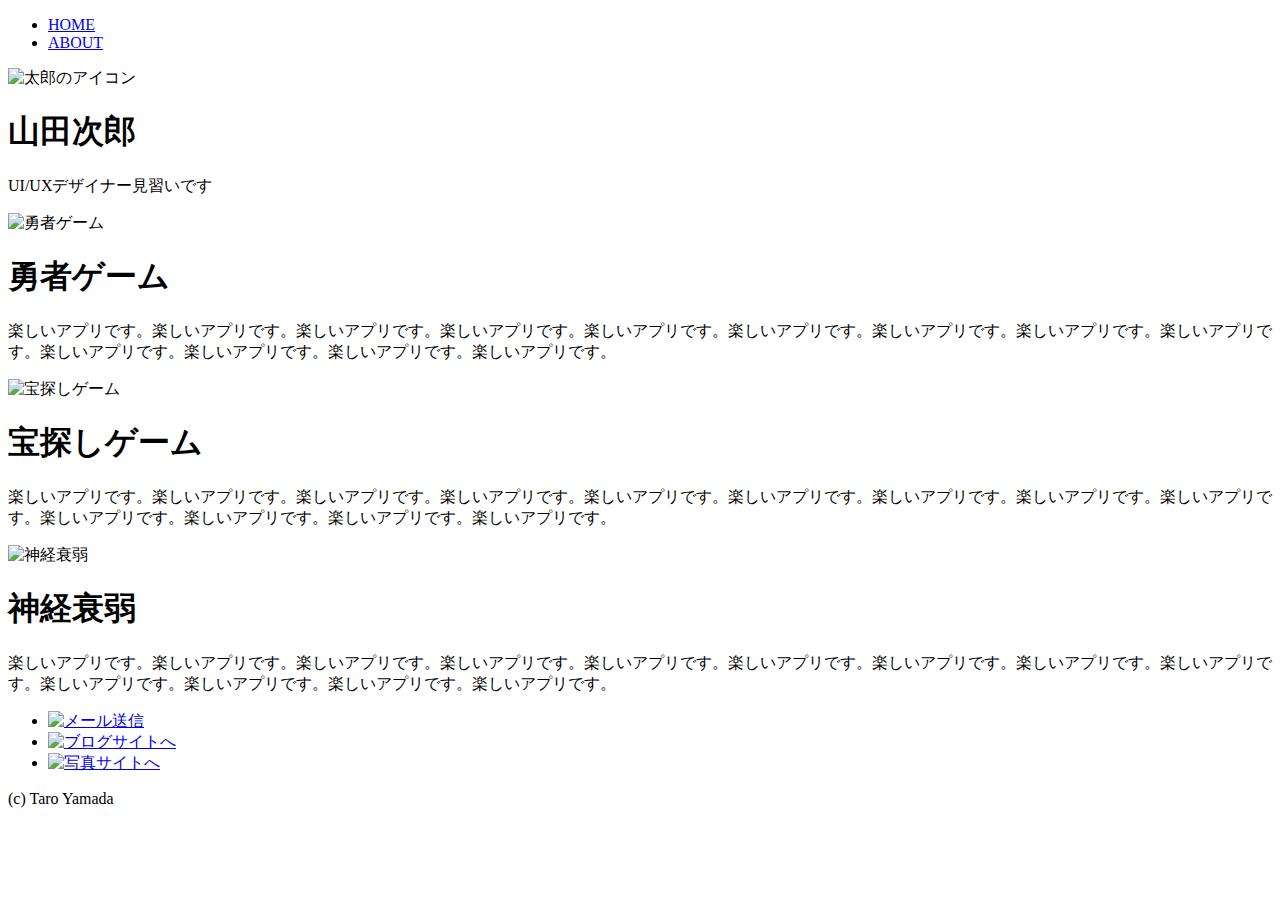
==== index.html @ 79b53424 "Create index.html" ====
<!DOCTYPE html>
<html lang="ja">
<head>
  <meta charset="utf-8">
  <title>太郎のポートフォリオサイト</title>
  <link rel="icon" href="favicon.ico">
  <meta name="description" content="太郎のポートフォリオサイトです。">
  <link rel="stylesheet" href="css/styles.css">
</head>
<body>
  <header>
    <nav>
      <ul>
        <li class="current">
          <a href="index.html">
            HOME
          </a>
        </li>
        <li>
          <a href="about.html">
            ABOUT
          </a>
        </li>
      </ul>
    </nav>
  </header>

  <section>
    <img src="img/taro.png" width="140" height="140" alt="太郎のアイコン" class="icon">
    <h1>山田次郎</h1>
    <p>UI/UXデザイナー見習いです</p>

    <div class="works">
      <section>
        <img src="img/work1.png" width="400" height="260" alt="勇者ゲーム">
        <h1>勇者ゲーム</h1>
        <p>楽しいアプリです。楽しいアプリです。楽しいアプリです。楽しいアプリです。楽しいアプリです。楽しいアプリです。楽しいアプリです。楽しいアプリです。楽しいアプリです。楽しいアプリです。楽しいアプリです。楽しいアプリです。楽しいアプリです。</p>
      </section>

      <section>
        <img src="img/work2.png" width="400" height="260" alt="宝探しゲーム">
        <h1>宝探しゲーム</h1>
        <p>楽しいアプリです。楽しいアプリです。楽しいアプリです。楽しいアプリです。楽しいアプリです。楽しいアプリです。楽しいアプリです。楽しいアプリです。楽しいアプリです。楽しいアプリです。楽しいアプリです。楽しいアプリです。楽しいアプリです。</p>
      </section>

      <section>
        <img src="img/work3.png" width="400" height="260" alt="神経衰弱">
        <h1>神経衰弱</h1>
        <p>楽しいアプリです。楽しいアプリです。楽しいアプリです。楽しいアプリです。楽しいアプリです。楽しいアプリです。楽しいアプリです。楽しいアプリです。楽しいアプリです。楽しいアプリです。楽しいアプリです。楽しいアプリです。楽しいアプリです。</p>
      </section>
    </div>
  </section>

  <footer>
    <ul>
      <li>
        <a href="mailto:taguchi@gmail.com" target="_blank">
          <img src="img/mail.png" width="20" height="20" alt="メール送信">
        </a>
      </li>
      <li>
        <a href="https://dotinstall.com" target="_blank">
          <img src="img/blog.png" width="20" height="20" alt="ブログサイトへ">
        </a>
      </li>
      <li>
        <a href="https://dotinstall.com" target="_blank">
          <img src="img/photos.png" width="20" height="20" alt="写真サイトへ">
        </a>
      </li>
    </ul>
    <p>(c) Taro Yamada</p>
  </footer>
</body>
</html>
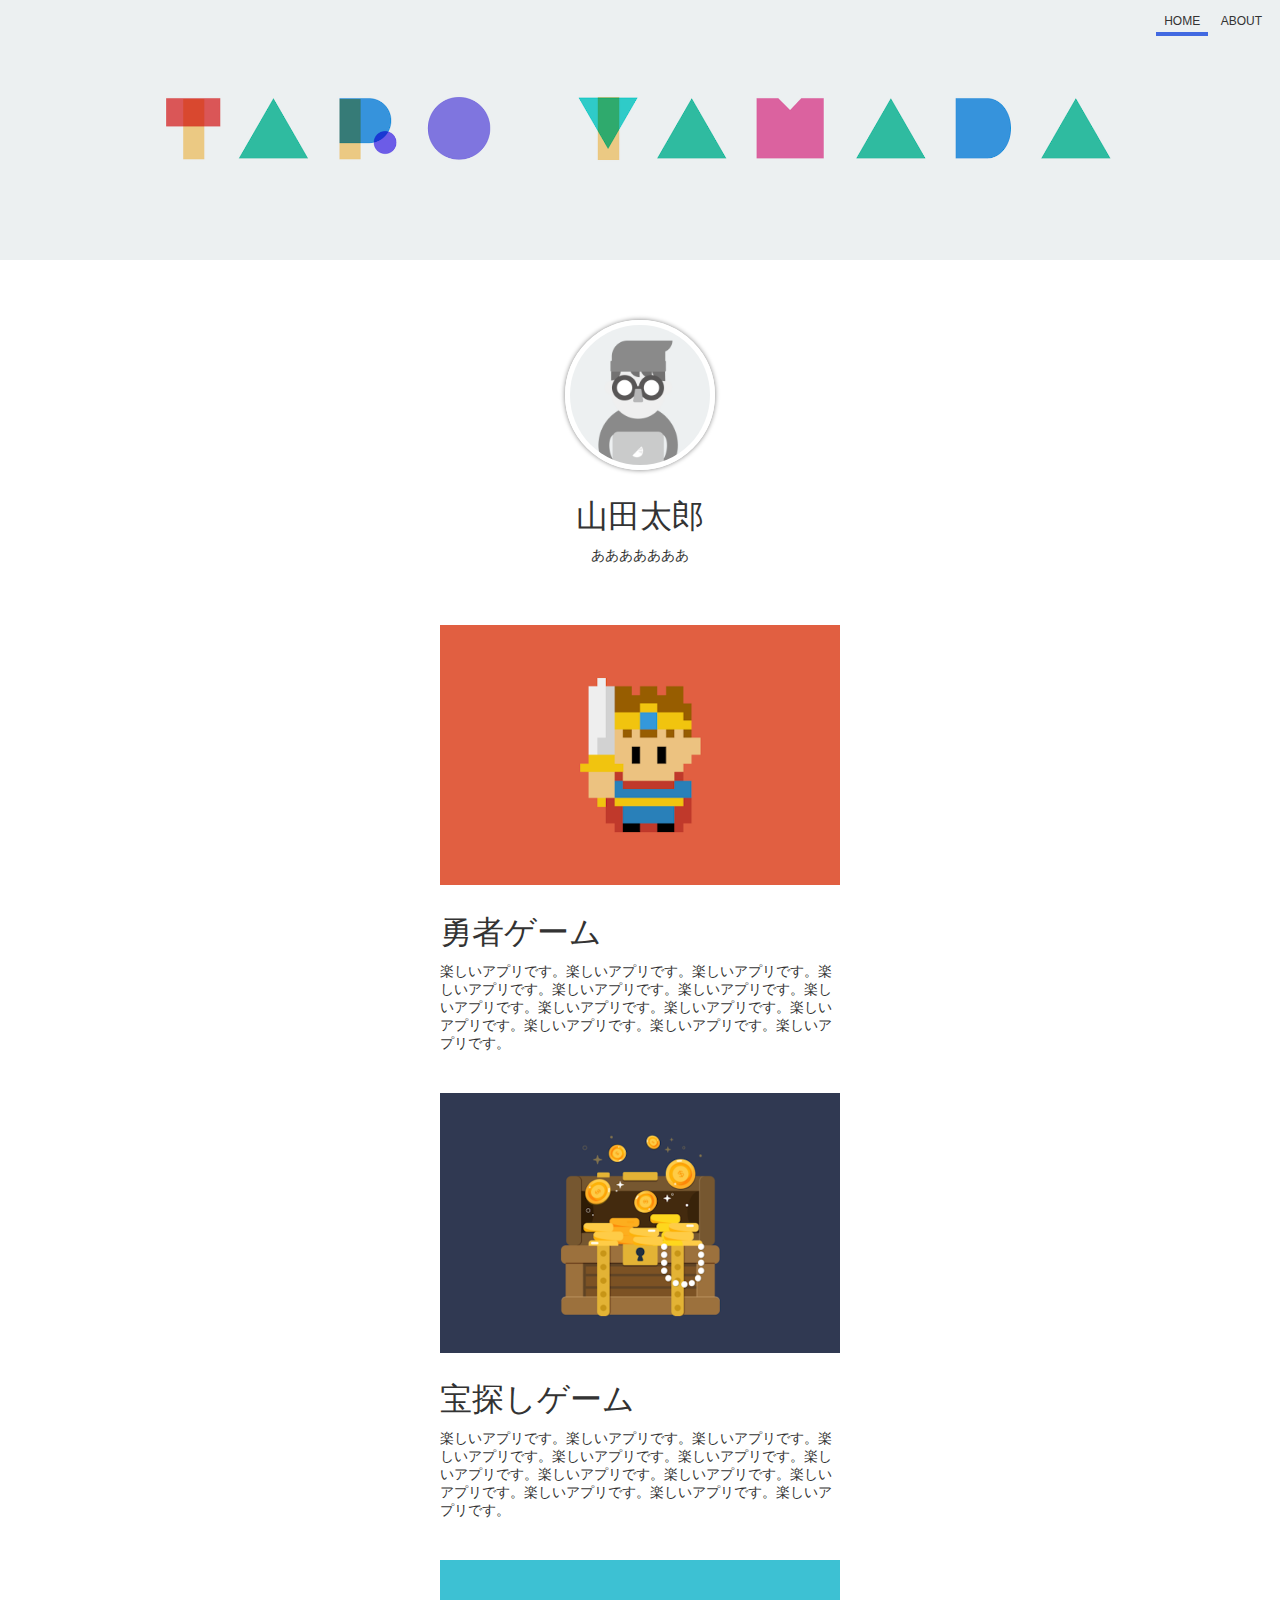
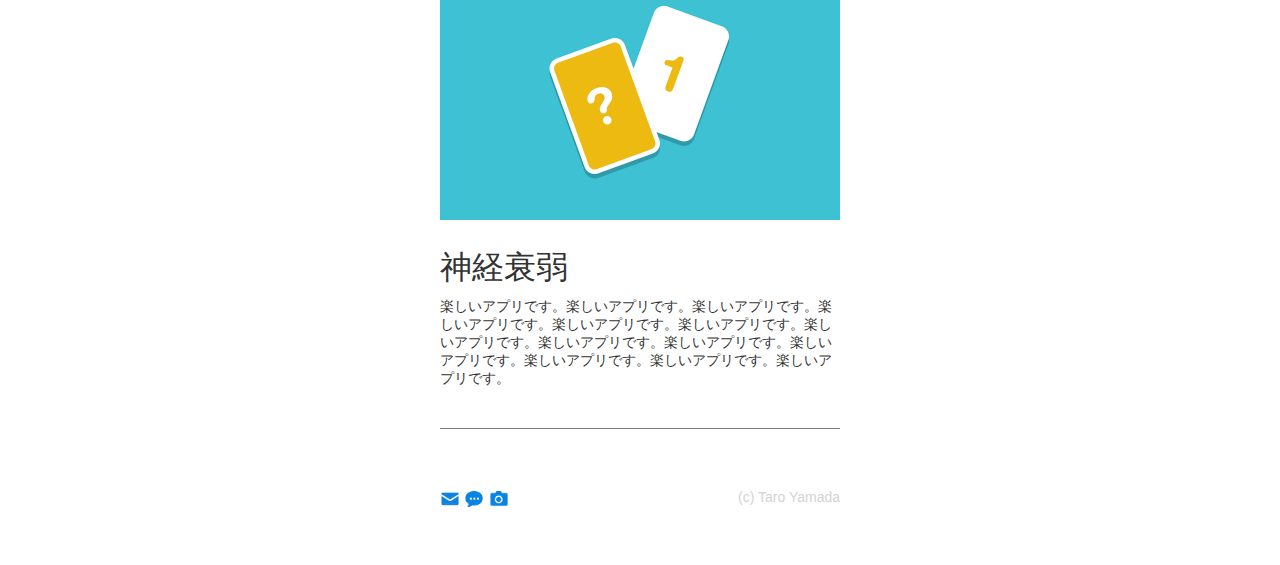
==== commit f13d2d9a: "Update index.html" ====
--- a/index.html
+++ b/index.html
@@ -3,7 +3,7 @@
 <html lang="ja">
 <head>
   <meta charset="utf-8">
-  <title>太郎のポートフォリオサイト</title>
+  <title>ポートフォリオサイト</title>
   <link rel="icon" href="favicon.ico">
   <meta name="description" content="太郎のポートフォリオサイトです。">
   <link rel="stylesheet" href="css/styles.css">
@@ -28,8 +28,8 @@
 
   <section>
     <img src="img/taro.png" width="140" height="140" alt="太郎のアイコン" class="icon">
-    <h1>山田次郎</h1>
-    <p>UI/UXデザイナー見習いです</p>
+    <h1>山田太郎</h1>
+    <p>あああああああ</p>
 
     <div class="works">
       <section>
--- a/css/styles.css
+++ b/css/styles.css
@@ -0,0 +1,110 @@
+body {
+  color: #333;
+  font-family: Verdana, sans-serif;
+  margin: 0;
+}
+
+header {
+  text-align: right;
+  padding: 10px;
+  background-image: url(../img/header.png);
+  height: 240px;
+  background-size: cover;
+  background-position: 50% 50%;
+  margin-bottom: 60px;
+}
+
+header ul {
+  margin: 0;
+  list-style-type: none;
+  padding-left: 0;
+}
+
+header li {
+  display: inline-block;
+  padding: 4px 8px;
+  font-size: 12px;
+}
+
+header li > a {
+  text-decoration: none;
+  color: inherit;
+}
+
+header li > a:hover {
+  color: royalblue;
+}
+
+.current {
+  border-bottom: 4px solid royalblue;
+}
+
+section {
+  text-align: center;
+}
+
+section h1 {
+  font-weight: normal;
+  margin-bottom: 8px;
+}
+
+section p {
+  margin-top: 0;
+  font-size: 14px;
+}
+
+.icon {
+  border-radius: 50%;
+  border: 5px solid white;
+  box-shadow: 0 0 5px gray;
+}
+
+.works {
+  width: 400px;
+  margin: 60px auto;
+  border-bottom: 1px solid gray;
+}
+
+.works > section {
+  margin-bottom: 40px;
+}
+
+.works h1,
+.works p {
+  text-align: left;
+}
+
+footer {
+  width: 400px;
+  margin: 0 auto 60px;
+}
+
+footer ul {
+  margin: 0;
+  list-style-type: none;
+  padding-left: 0;
+  float: left;
+}
+
+footer li {
+  display: inline-block;
+}
+
+footer li > a:hover {
+  opacity: 0.6;
+}
+
+footer p {
+  color: lightgray;
+  font-size: 14px;
+  text-align: right;
+}
+
+.about {
+  width: 400px;
+  margin: 0 auto 60px;
+}
+
+.about p {
+  text-align: left;
+}